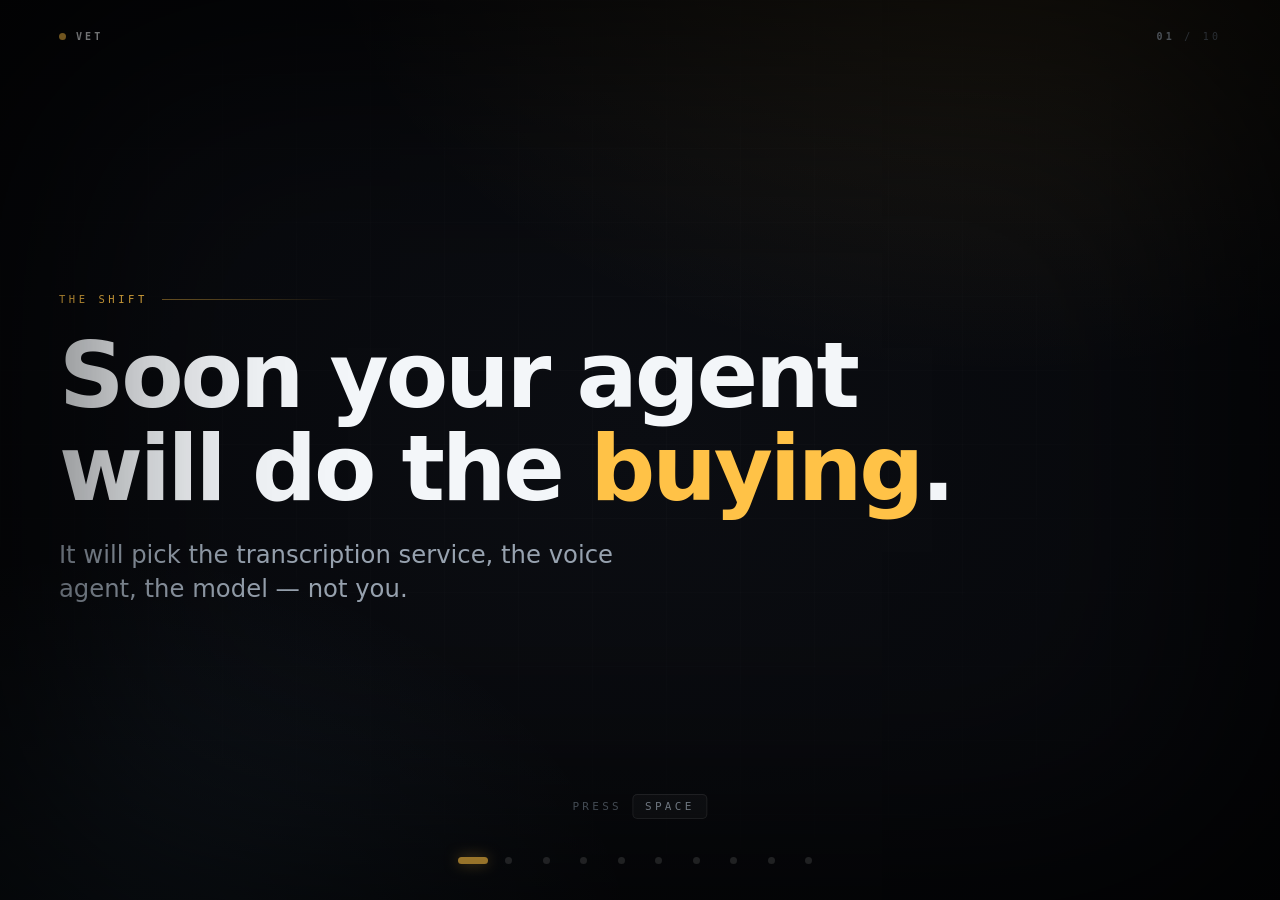
==== index.html @ 30c87bf7 "Publish the demo: GitHub Pages + link from the README Co-Authored-By: Claude Opus 5 <noreply@anthrop" ====
<!doctype html><meta charset="utf-8">
<title>Vet — a pre-flight check for agents that spend money</title>
<meta http-equiv="refresh" content="0; url=vet/ui/pitch.html">
<link rel="canonical" href="vet/ui/pitch.html">
<body style="background:#0d0d0d;color:#eee;font:16px/1.6 system-ui;padding:3rem">
<p>Opening the demo… <a href="vet/ui/pitch.html" style="color:#9085e9">click here if it doesn't</a>.</p>
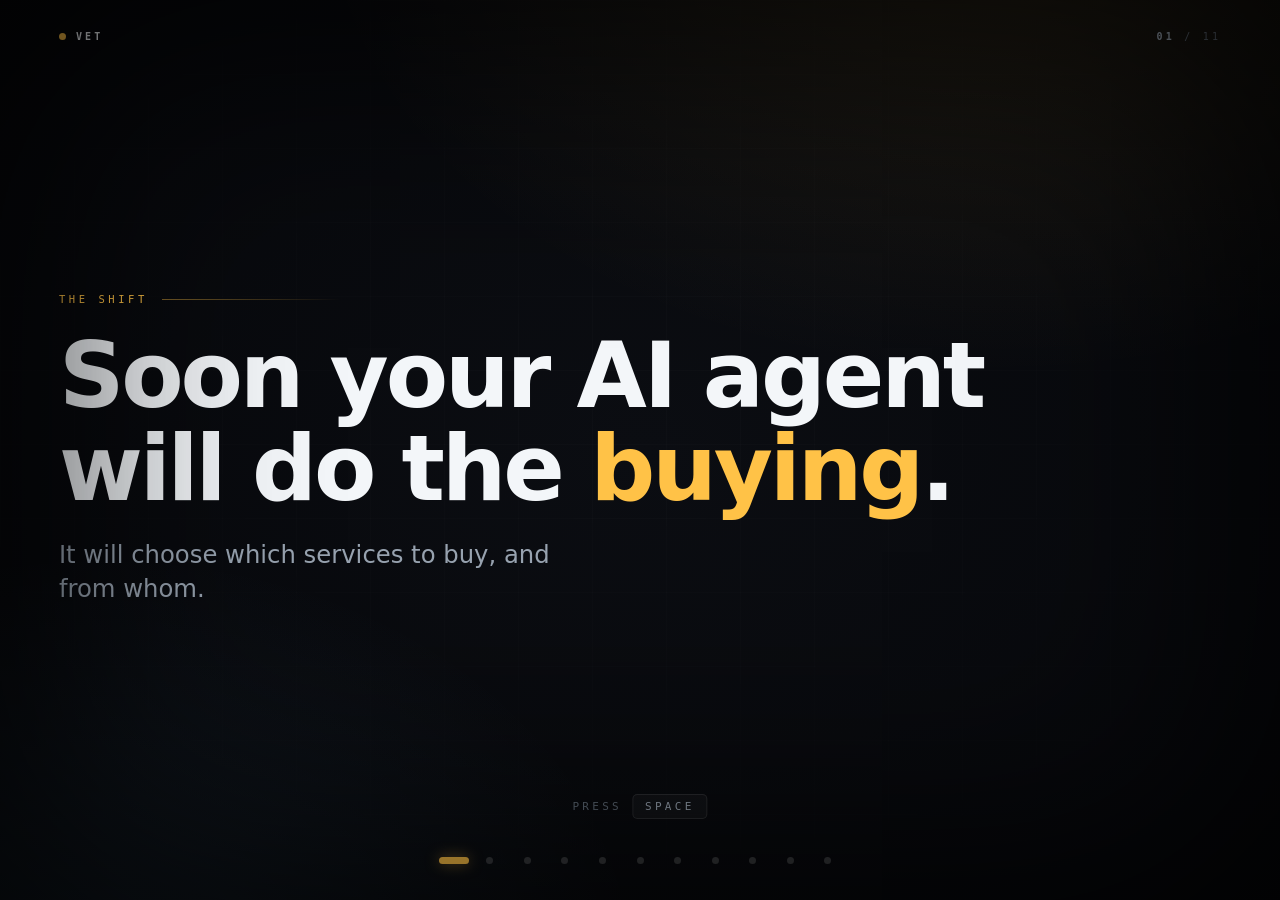
==== commit 11521e05: "One frontend: the deck at the root, the engine as a CLI The slide deck (index.html + clips/) is now " ====
--- a/index.html
+++ b/index.html
@@ -1,6 +1,1033 @@
-<!doctype html><meta charset="utf-8">
-<title>Vet — a pre-flight check for agents that spend money</title>
-<meta http-equiv="refresh" content="0; url=vet/ui/pitch.html">
-<link rel="canonical" href="vet/ui/pitch.html">
-<body style="background:#0d0d0d;color:#eee;font:16px/1.6 system-ui;padding:3rem">
-<p>Opening the demo… <a href="vet/ui/pitch.html" style="color:#9085e9">click here if it doesn't</a>.</p>
+<!doctype html>
+<html lang="en">
+<head>
+<meta charset="utf-8">
+<meta name="viewport" content="width=device-width, initial-scale=1, viewport-fit=cover">
+<title>Vet: a pre-flight check for agents that spend money</title>
+<link rel="icon" href="data:image/svg+xml,%3Csvg xmlns='http://www.w3.org/2000/svg' viewBox='0 0 16 16'%3E%3Ccircle cx='8' cy='8' r='7' fill='%23ffc247'/%3E%3C/svg%3E">
+<style>
+/* ============================================================
+   VET — the demo deck. Single file. No dependencies. No network.
+   ============================================================ */
+
+*,*::before,*::after{box-sizing:border-box}
+html,body{height:100%}
+body{margin:0;overflow:hidden;background:#050607;-webkit-font-smoothing:antialiased;text-rendering:optimizeLegibility}
+
+:root{
+  --bg:#06070a;
+  --panel:rgba(255,255,255,.028);
+  --panel-2:rgba(255,255,255,.05);
+  --line:rgba(255,255,255,.10);
+  --line-soft:rgba(255,255,255,.06);
+  --ink:#f3f6f9;
+  --dim:#98a3b0;
+  --dimmer:#5d6773;
+  --amber:#ffc247;
+  --amber-soft:rgba(255,194,71,.14);
+  --green:#3fe38f;
+  --green-soft:rgba(63,227,143,.13);
+  --red:#ff5566;
+  --red-soft:rgba(255,85,102,.13);
+  --blue:#7cc7ff;
+  --mono:ui-monospace,"SF Mono",SFMono-Regular,Menlo,Consolas,monospace;
+  --sans:-apple-system,BlinkMacSystemFont,"SF Pro Display","Helvetica Neue",Inter,Segoe UI,system-ui,sans-serif;
+  --pad:clamp(26px,4.6vw,84px);
+  --ease:cubic-bezier(.16,1,.3,1);
+}
+
+body{font-family:var(--sans);color:var(--ink)}
+
+/* ---------- stage + background ---------- */
+.stage{position:fixed;inset:0;overflow:hidden;cursor:default}
+.bg{position:absolute;inset:0;z-index:0;pointer-events:none;background:
+  radial-gradient(1100px 780px at 78% -12%, rgba(255,194,71,.11), transparent 62%),
+  radial-gradient(900px 700px at 8% 108%, rgba(124,199,255,.09), transparent 60%),
+  radial-gradient(1400px 900px at 50% 50%, #0b0d12 0%, #06070a 70%, #030405 100%);
+}
+.bg::after{content:"";position:absolute;inset:0;opacity:.5;
+  background-image:linear-gradient(rgba(255,255,255,.028) 1px,transparent 1px),
+                   linear-gradient(90deg,rgba(255,255,255,.028) 1px,transparent 1px);
+  background-size:74px 74px;
+  -webkit-mask-image:radial-gradient(1200px 800px at 50% 45%,#000 10%,transparent 82%);
+  mask-image:radial-gradient(1200px 800px at 50% 45%,#000 10%,transparent 82%);
+}
+.vig{position:absolute;inset:0;z-index:6;pointer-events:none;
+  box-shadow:inset 0 0 240px 60px rgba(0,0,0,.72)}
+
+/* ---------- chrome ---------- */
+.chrome{position:absolute;z-index:5;top:0;left:0;right:0;display:flex;justify-content:space-between;
+  align-items:center;padding:clamp(18px,2.4vw,34px) var(--pad);pointer-events:none;
+  font-family:var(--mono);font-size:clamp(10px,.78vw,13px);letter-spacing:.32em;text-transform:uppercase}
+.mark{display:flex;align-items:center;gap:10px;color:var(--ink);font-weight:600}
+.pulse{width:7px;height:7px;border-radius:50%;background:var(--amber);box-shadow:0 0 0 0 rgba(255,194,71,.5);
+  animation:pulse 2.6s var(--ease) infinite}
+@keyframes pulse{0%{box-shadow:0 0 0 0 rgba(255,194,71,.45)}70%{box-shadow:0 0 0 12px rgba(255,194,71,0)}100%{box-shadow:0 0 0 0 rgba(255,194,71,0)}}
+.counter{color:var(--dimmer);font-variant-numeric:tabular-nums}
+.counter b{color:var(--dim);font-weight:600}
+
+/* ---------- slides ---------- */
+#deck{position:absolute;inset:0;z-index:2}
+.slide{position:absolute;inset:0;display:flex;flex-direction:column;justify-content:center;
+  padding:clamp(84px,10vh,140px) var(--pad) clamp(84px,10vh,120px);
+  opacity:0;visibility:hidden;pointer-events:none;transition:opacity .5s var(--ease),visibility .5s}
+.slide.is-active{opacity:1;visibility:visible;pointer-events:auto}
+.inner{width:100%;max-width:1480px;margin:0 auto}
+
+/* entrance animation */
+.an{opacity:0;transform:translateY(20px);filter:blur(6px);
+  transition:opacity .8s var(--ease),transform .9s var(--ease),filter .8s var(--ease);
+  transition-delay:var(--d,0s)}
+.slide.is-active .an{opacity:1;transform:none;filter:blur(0)}
+.slide:not(.is-active) .an{transition-duration:.22s;transition-delay:0s}
+
+/* ---------- beats: reveal one idea at a time inside a slide ----------
+   An element with data-b="2" (or "3") stays invisible until the slide's beat
+   reaches that number. Carriers are plain wrapper divs, so the height:0 trick
+   never fights a border or padding. */
+[data-b]{opacity:0;transform:translateY(16px);height:0;overflow:hidden;margin:0;
+  pointer-events:none;transition:opacity .7s var(--ease),transform .7s var(--ease)}
+.slide[data-beat="2"] [data-b="2"],
+.slide[data-beat="3"] [data-b="2"],
+.slide[data-beat="3"] [data-b="3"]{opacity:1;transform:none;height:auto;overflow:visible;pointer-events:auto}
+/* …and earlier beats step back so the new idea owns the eye */
+[data-dim-at]{transition:opacity .6s ease,filter .6s ease}
+.slide[data-beat="2"] [data-dim-at="2"],
+.slide[data-beat="3"] [data-dim-at="2"],
+.slide[data-beat="3"] [data-dim-at="3"]{opacity:.30;filter:saturate(.35)}
+
+/* ---------- type ---------- */
+.kicker{font-family:var(--mono);font-size:clamp(10px,.82vw,13px);letter-spacing:.34em;text-transform:uppercase;
+  color:var(--amber);display:flex;align-items:center;gap:14px;margin-bottom:clamp(18px,2.6vh,34px)}
+.kicker::after{content:"";height:1px;flex:1;max-width:180px;
+  background:linear-gradient(90deg,rgba(255,194,71,.45),transparent)}
+h1{margin:0;font-size:clamp(2.15rem,min(5.3vw,8.6vh),5.4rem);line-height:1.03;letter-spacing:-.035em;font-weight:650;
+  max-width:20ch;text-wrap:balance}
+h1 em{font-style:normal;color:var(--amber)}
+.sub{margin:clamp(18px,2.4vh,30px) 0 0;font-size:clamp(1.02rem,1.62vw,1.72rem);line-height:1.42;color:var(--dim);
+  max-width:46ch;font-weight:400;text-wrap:pretty}
+.sub strong{color:var(--ink);font-weight:600}
+.cap{margin-top:clamp(16px,2.2vh,28px);font-family:var(--mono);font-size:clamp(12px,.98vw,16px);
+  letter-spacing:.06em;color:var(--dim);line-height:1.6}
+
+/* dense slides: more content, so the type steps down a notch (still huge) */
+.slide.dense{padding-top:clamp(66px,8vh,112px);padding-bottom:clamp(66px,8vh,104px)}
+.dense h1{font-size:clamp(1.75rem,min(3.95vw,6.3vh),4rem);max-width:27ch;letter-spacing:-.03em}
+.dense .sub{font-size:clamp(.95rem,min(1.34vw,2.1vh),1.4rem);max-width:66ch;
+  margin-top:clamp(14px,1.9vh,24px)}
+
+/* ---------- slide 1 ---------- */
+.s1 h1{font-size:clamp(2.6rem,min(7.1vw,12vh),7.2rem);max-width:15ch;font-weight:680}
+.s1 .sub{font-size:clamp(1.1rem,min(1.9vw,3vh),2.05rem);max-width:40ch}
+.hint{position:absolute;left:50%;bottom:clamp(76px,9vh,112px);transform:translateX(-50%);z-index:5;
+  font-family:var(--mono);font-size:11px;letter-spacing:.3em;text-transform:uppercase;color:var(--dimmer);
+  display:flex;align-items:center;gap:10px;opacity:0;transition:opacity .7s ease;pointer-events:none}
+.hint.show{opacity:1}
+.hint kbd{font:inherit;border:1px solid var(--line);border-radius:5px;padding:5px 12px;color:var(--dim);
+  background:rgba(255,255,255,.04);animation:breathe 2.8s ease-in-out infinite}
+@keyframes breathe{0%,100%{opacity:.55}50%{opacity:1}}
+
+/* ---------- generic bits ---------- */
+.tag{display:inline-flex;align-items:center;gap:8px;font-family:var(--mono);font-size:clamp(9px,.72vw,12px);
+  letter-spacing:.26em;text-transform:uppercase;color:var(--dimmer);
+  border:1px solid var(--line);border-radius:999px;padding:6px 13px}
+
+/* ---------- stat tiles (slides 2–3) ---------- */
+.lb{display:flex;gap:clamp(22px,3vw,54px);align-items:flex-end;margin-top:clamp(24px,4vh,46px);flex-wrap:wrap}
+.lb .stat{flex:1 1 190px;min-width:150px;padding:clamp(16px,2vw,26px) clamp(16px,2vw,28px);border-radius:14px;
+  border:1px solid var(--line);background:var(--panel)}
+.lb .stat b{display:block;font-size:clamp(2rem,3.7vw,3.9rem);font-weight:640;letter-spacing:-.04em;line-height:1;
+  font-variant-numeric:tabular-nums}
+.lb .stat span{display:block;margin-top:10px;font-family:var(--mono);font-size:clamp(10px,.78vw,12.5px);
+  letter-spacing:.2em;text-transform:uppercase;color:var(--dimmer);line-height:1.5}
+.lb .stat.hot b{color:var(--amber)}
+.lb .stat.cold b{color:var(--red)}
+
+/* ---------- slide 4 : the buyer ---------- */
+.quote{position:relative;margin-top:clamp(22px,3.6vh,44px);padding:clamp(26px,3.4vw,46px) clamp(26px,3.6vw,52px);
+  border-radius:20px;border:1px solid var(--line);background:linear-gradient(180deg,rgba(255,255,255,.05),rgba(255,255,255,.015));
+  max-width:1180px;overflow:hidden}
+.quote::before{content:"";position:absolute;left:0;top:0;bottom:0;width:3px;
+  background:linear-gradient(180deg,var(--amber),rgba(255,194,71,.05))}
+.blist{margin:clamp(16px,2.4vh,26px) 0 0;padding:0;list-style:none;display:flex;flex-direction:column;
+  gap:clamp(12px,1.9vh,22px)}
+.blist li{position:relative;padding-left:36px;font-size:clamp(1.05rem,min(1.9vw,3.1vh),2.05rem);line-height:1.3;
+  color:#e9edf2;letter-spacing:-.015em;font-weight:440}
+.blist li::before{content:"";position:absolute;left:8px;top:.56em;width:9px;height:9px;border-radius:2px;
+  background:var(--amber);transform:rotate(45deg)}
+.blist li mark{background:var(--amber-soft);color:var(--amber);border-radius:4px;padding:.04em .22em}
+.blist li b{color:var(--ink);font-weight:600}
+.blist.sm{gap:clamp(9px,1.4vh,16px)}
+.blist.sm li{font-size:clamp(.95rem,min(1.3vw,2.1vh),1.42rem);padding-left:30px}
+.blist.sm li::before{width:7px;height:7px;left:6px}
+
+/* ---------- slide 5 : criteria ---------- */
+.crit{display:grid;grid-template-columns:repeat(2,minmax(0,1fr));gap:clamp(14px,1.5vw,22px);
+  margin-top:clamp(22px,3.4vh,40px)}
+.crit .c{padding:clamp(18px,1.9vw,28px) clamp(18px,2vw,30px);border-radius:15px;border:1px solid var(--line);
+  background:var(--panel);position:relative;overflow:hidden}
+.crit .c .top{display:flex;justify-content:space-between;align-items:baseline;gap:16px}
+.crit .c h3{margin:0;font-size:clamp(1.02rem,1.52vw,1.62rem);font-weight:600;letter-spacing:-.02em;line-height:1.22}
+.crit .c .w{font-family:var(--mono);font-size:clamp(1.1rem,1.72vw,1.9rem);font-weight:600;color:var(--amber);
+  font-variant-numeric:tabular-nums;letter-spacing:-.03em;flex:0 0 auto}
+.crit .c p{margin:10px 0 0;font-size:clamp(.85rem,1.02vw,1.06rem);line-height:1.5;color:var(--dim);max-width:46ch}
+.bar{height:4px;border-radius:99px;background:rgba(255,255,255,.07);margin-top:16px;overflow:hidden}
+.bar i{display:block;height:100%;width:0;border-radius:99px;
+  background:linear-gradient(90deg,rgba(255,194,71,.55),var(--amber));
+  transition:width 1.05s var(--ease);transition-delay:calc(var(--d,0s) + .25s)}
+.slide.is-active .bar i{width:var(--w,50%)}
+
+/* ---------- slide 6 : the probe ---------- */
+.probe{margin-top:clamp(18px,2.8vh,34px);padding:clamp(24px,3vw,42px);border-radius:20px;border:1px solid var(--line);
+  background:linear-gradient(180deg,rgba(255,255,255,.045),rgba(255,255,255,.012))}
+.script{font-size:clamp(1.12rem,min(2.28vw,3.7vh),2.5rem);line-height:1.46;letter-spacing:-.018em;font-weight:450;color:#eaeff4;
+  text-wrap:pretty}
+.script .f{position:relative;display:inline-block;padding:.04em .3em;border-radius:6px;color:var(--amber);
+  background:var(--amber-soft);box-shadow:inset 0 0 0 1px rgba(255,194,71,.3)}
+.script .f.g{color:var(--green);background:var(--green-soft);box-shadow:inset 0 0 0 1px rgba(63,227,143,.3)}
+.script .es{color:var(--blue);font-style:italic}
+.playrow{display:flex;align-items:center;gap:clamp(18px,2.4vw,34px);margin-top:clamp(22px,3vh,34px);flex-wrap:wrap}
+.play{display:flex;align-items:center;gap:16px;padding:0;border:0;background:none;cursor:pointer;
+  font-family:var(--sans);color:var(--ink);-webkit-tap-highlight-color:transparent}
+.play .disc{position:relative;width:clamp(66px,7vw,92px);height:clamp(66px,7vw,92px);border-radius:50%;flex:0 0 auto;
+  display:grid;place-items:center;background:linear-gradient(180deg,#ffd479,var(--amber));
+  box-shadow:0 14px 44px rgba(255,194,71,.28),0 0 0 1px rgba(255,255,255,.16) inset;transition:transform .3s var(--ease)}
+.play:hover .disc{transform:scale(1.05)}
+.play:active .disc{transform:scale(.97)}
+.play .disc::after{content:"";position:absolute;inset:-6px;border-radius:50%;border:1px solid rgba(255,194,71,.4);
+  animation:halo 2.4s var(--ease) infinite}
+@keyframes halo{0%{transform:scale(1);opacity:.7}100%{transform:scale(1.35);opacity:0}}
+.play .disc svg{width:38%;height:38%;fill:#1a1204;margin-left:8%}
+.play .lbl{text-align:left}
+.play .lbl b{display:block;font-size:clamp(1.02rem,1.35vw,1.5rem);font-weight:600;letter-spacing:-.02em}
+.play .lbl span{display:block;margin-top:5px;font-family:var(--mono);font-size:clamp(10px,.8vw,12.5px);
+  letter-spacing:.2em;text-transform:uppercase;color:var(--dimmer)}
+.wave{display:flex;align-items:center;gap:clamp(3px,.42vw,6px);height:clamp(40px,4.6vw,62px);flex:1 1 240px;min-width:180px}
+.wave i{flex:1;min-width:2px;max-width:7px;border-radius:99px;background:rgba(255,255,255,.16);
+  height:22%;transform-origin:center;transition:background .3s ease}
+.playing .wave i{background:linear-gradient(180deg,var(--amber),rgba(255,194,71,.35));
+  animation:wv 1.05s ease-in-out infinite alternate}
+@keyframes wv{from{height:14%}to{height:100%}}
+.audiobar{height:3px;border-radius:99px;background:rgba(255,255,255,.09);margin-top:18px;overflow:hidden;max-width:100%}
+.audiobar i{display:block;height:100%;width:0;background:var(--amber);border-radius:99px;transition:width .18s linear}
+
+/* ---------- slide 7 : provenance flow ---------- */
+.flow{display:grid;grid-template-columns:1fr auto 1fr auto 1fr;align-items:stretch;gap:clamp(10px,1.4vw,22px);
+  margin-top:clamp(24px,3.8vh,46px)}
+.step{padding:clamp(18px,2.1vw,30px);border-radius:16px;border:1px solid var(--line);background:var(--panel);
+  display:flex;flex-direction:column;justify-content:space-between;min-height:clamp(150px,20vh,230px)}
+.step .n{font-family:var(--mono);font-size:clamp(9px,.74vw,12px);letter-spacing:.28em;text-transform:uppercase;color:var(--dimmer)}
+.step .v{margin-top:16px;font-size:clamp(1.02rem,1.62vw,1.78rem);line-height:1.32;letter-spacing:-.02em;font-weight:520}
+.step .v.mono{font-family:var(--mono);letter-spacing:-.01em}
+.step.key{border-color:rgba(63,227,143,.4);background:linear-gradient(180deg,rgba(63,227,143,.09),rgba(63,227,143,.02))}
+.step.key .v{color:var(--green)}
+.step.key .n{color:rgba(63,227,143,.75)}
+.step .foot{margin-top:14px;font-size:clamp(.8rem,.95vw,1rem);color:var(--dimmer);line-height:1.45}
+.arrow{display:grid;place-items:center;color:var(--dimmer)}
+.arrow svg{width:clamp(24px,2.4vw,40px);height:auto}
+.arrow svg path{stroke:currentColor;stroke-width:1.4;fill:none}
+
+/* ---------- slide 8 : transcripts ---------- */
+.ans{display:flex;align-items:center;gap:clamp(8px,1vw,14px);margin-top:clamp(14px,2vh,24px);flex-wrap:wrap}
+.ans .a{font-family:var(--mono);font-size:clamp(10px,.86vw,13.5px);letter-spacing:.06em;color:var(--amber);
+  border:1px solid rgba(255,194,71,.34);background:var(--amber-soft);border-radius:8px;padding:7px 12px}
+.ans .a.g{color:var(--green);border-color:rgba(63,227,143,.34);background:var(--green-soft)}
+.ans .albl{font-family:var(--mono);font-size:clamp(9px,.72vw,11.5px);letter-spacing:.24em;text-transform:uppercase;
+  color:var(--dimmer)}
+.tr{margin-top:clamp(14px,2vh,26px);display:flex;flex-direction:column;gap:clamp(8px,1vw,13px)}
+.row{display:grid;grid-template-columns:minmax(160px,15%) 1fr minmax(150px,17%);gap:clamp(14px,1.8vw,30px);
+  align-items:center;padding:clamp(11px,1.35vh,19px) clamp(15px,1.7vw,24px);border-radius:13px;
+  border:1px solid var(--line-soft);background:var(--panel)}
+.row.win{border-color:rgba(63,227,143,.42);background:linear-gradient(90deg,rgba(63,227,143,.075),rgba(255,255,255,.02))}
+.row .vend{font-family:var(--mono);font-size:clamp(11px,.94vw,15px);letter-spacing:.02em;color:var(--dim);line-height:1.35}
+.row.win .vend{color:var(--green)}
+.row .txt{font-size:clamp(.92rem,min(1.28vw,2.05vh),1.42rem);line-height:1.42;color:#dde3ea;letter-spacing:-.01em}
+.row .txt .e{color:var(--red);background:var(--red-soft);border-radius:4px;padding:.02em .2em;
+  text-decoration:underline;text-decoration-color:rgba(255,85,102,.5);text-underline-offset:3px;text-decoration-thickness:1px}
+.row .txt .k{color:var(--green);background:var(--green-soft);border-radius:4px;padding:.02em .22em;font-weight:600}
+.row .verdict{font-family:var(--mono);font-size:clamp(9.5px,.8vw,12.5px);letter-spacing:.12em;text-transform:uppercase;
+  color:var(--red);line-height:1.5;text-align:right}
+.row.win .verdict{color:var(--green)}
+.tr [data-b] .row{margin-top:0}
+.punch{margin-top:clamp(14px,2.2vh,26px);font-size:clamp(1rem,min(1.55vw,2.5vh),1.68rem);line-height:1.4;letter-spacing:-.02em;
+  color:var(--ink);font-weight:520;max-width:52ch}
+.punch em{font-style:normal;color:var(--amber)}
+
+/* ---------- A/B listen buttons (slides 8–9) ---------- */
+.ab{display:flex;align-items:center;gap:.7rem;margin:.7rem 0 0;padding:.55rem .9rem .55rem .6rem;
+  background:rgba(255,255,255,.045);border:1px solid rgba(255,255,255,.14);border-radius:999px;
+  color:inherit;font:inherit;cursor:pointer;text-align:left;
+  transition:background .25s var(--ease),border-color .25s var(--ease),transform .25s var(--ease)}
+.ab:hover{background:rgba(255,255,255,.09);border-color:rgba(255,255,255,.3);transform:translateY(-1px)}
+.ab .abd{flex:0 0 auto;width:2rem;height:2rem;border-radius:50%;display:grid;place-items:center;
+  background:var(--amber);color:#111;font-size:.8rem;line-height:1}
+.ab.on .abd{background:var(--green);animation:abp 1.1s ease-in-out infinite}
+@keyframes abp{50%{transform:scale(1.08)}}
+.ab .abt{display:flex;flex-direction:column;line-height:1.25}
+.ab .abt b{font-size:.95rem;font-weight:650}
+.ab .abt i{font-style:normal;opacity:.6;font-size:.78rem}
+.ab.mini{margin:0;padding:.4rem .8rem .4rem .5rem}
+.ab.mini .abd{width:1.6rem;height:1.6rem;font-size:.66rem}
+.ab.mini .abt b{font-size:.82rem}
+
+/* ---------- slide 9 : defeat device ---------- */
+.sting{display:grid;grid-template-columns:minmax(260px,34%) 1fr;gap:clamp(22px,3.2vw,54px);
+  align-items:start;margin-top:clamp(18px,2.6vh,34px)}
+.gauge{position:relative;text-align:center}
+.gauge svg{width:100%;max-width:340px;display:block;margin:0 auto;overflow:visible}
+.gauge .track{fill:none;stroke:rgba(255,255,255,.09);stroke-width:13;stroke-linecap:round}
+.gauge .val{fill:none;stroke:var(--red);stroke-width:13;stroke-linecap:round;
+  stroke-dasharray:var(--len,251);stroke-dashoffset:var(--off,0);
+  transition:stroke-dashoffset 1.1s var(--ease),stroke 1.1s ease,filter 1.1s ease;
+  filter:drop-shadow(0 0 12px rgba(255,85,102,.45))}
+.gauge .needle{stroke:var(--ink);stroke-width:2.5;stroke-linecap:round;transform-origin:125px 110px;
+  transition:transform 1.1s var(--ease)}
+.gauge .read{margin-top:-6px;font-size:clamp(2rem,3.6vw,3.7rem);font-weight:660;letter-spacing:-.04em;
+  font-variant-numeric:tabular-nums;color:var(--red);transition:color .8s ease}
+.gauge .glbl{margin-top:8px;font-family:var(--mono);font-size:clamp(9.5px,.76vw,12px);letter-spacing:.22em;
+  text-transform:uppercase;color:var(--dimmer);line-height:1.6;max-width:26ch;margin-left:auto;margin-right:auto}
+.sting .say{font-size:clamp(1rem,min(1.55vw,2.5vh),1.72rem);line-height:1.42;letter-spacing:-.02em;color:#e6ebf1;
+  max-width:38ch;font-weight:450;margin:0}
+.sting .say .hi{color:var(--amber)}
+.sting .say b{color:var(--ink)}
+.gapline{margin-top:clamp(14px,2vh,22px)}
+.err-jump{display:flex;align-items:center;gap:clamp(12px,1.6vw,26px);margin-top:clamp(14px,2vh,22px);flex-wrap:wrap}
+.err-jump .pill{padding:12px 20px;border-radius:12px;border:1px solid var(--line);background:var(--panel);
+  font-family:var(--mono);font-variant-numeric:tabular-nums}
+.err-jump .pill b{display:block;font-size:clamp(1.2rem,2.1vw,2.2rem);font-weight:640;letter-spacing:-.03em}
+.err-jump .pill span{display:block;margin-top:6px;font-size:clamp(9px,.72vw,11.5px);letter-spacing:.2em;
+  text-transform:uppercase;color:var(--dimmer)}
+.err-jump .pill.a b{color:var(--dim)}
+.err-jump .pill.b b{color:var(--red)}
+.err-jump .to{color:var(--dimmer);font-family:var(--mono)}
+/* ---------- close ---------- */
+.verdictcard{margin-top:clamp(16px,2.4vh,30px);padding:clamp(26px,3.4vw,52px);border-radius:22px;
+  border:1px solid rgba(63,227,143,.34);background:linear-gradient(180deg,rgba(63,227,143,.09),rgba(255,255,255,.015));
+  max-width:1120px}
+.verdictcard .who{margin:14px 0 0;font-size:clamp(2rem,5vw,5.1rem);line-height:1.02;letter-spacing:-.04em;font-weight:660}
+.verdictcard .nums{margin-top:clamp(14px,2vh,24px);font-family:var(--mono);font-size:clamp(1rem,1.62vw,1.78rem);
+  color:var(--green);letter-spacing:-.005em;font-variant-numeric:tabular-nums}
+.verdictcard .flip{margin-top:clamp(10px,1.5vh,18px);font-family:var(--mono);font-size:clamp(.82rem,1.05vw,1.15rem);
+  color:var(--dim);letter-spacing:.02em}
+.verdictcard .flip b{color:var(--red);font-weight:640}
+.verdictcard .cost{margin-top:clamp(14px,2vh,22px);font-size:clamp(1.02rem,1.72vw,1.92rem);color:var(--ink);font-weight:520;
+  letter-spacing:-.02em}
+.verdictcard .cost b{color:var(--amber);font-weight:660}
+.signoff{margin-top:clamp(20px,3vh,36px);font-family:var(--mono);font-size:clamp(11px,.92vw,14.5px);
+  letter-spacing:.22em;text-transform:uppercase;color:var(--dimmer)}
+.signoff b{color:var(--dim);font-weight:600}
+
+/* ---------- dots ---------- */
+.dots{position:absolute;z-index:5;left:0;right:0;bottom:clamp(22px,3vh,40px);display:flex;justify-content:center;
+  align-items:center;gap:clamp(8px,.9vw,13px)}
+.dots button{width:26px;height:26px;padding:0;border:0;background:none;cursor:pointer;display:grid;place-items:center;
+  -webkit-tap-highlight-color:transparent}
+.dots button i{display:block;width:7px;height:7px;border-radius:99px;background:rgba(255,255,255,.19);
+  transition:all .45s var(--ease)}
+.dots button:hover i{background:rgba(255,255,255,.42)}
+.dots button.on i{width:30px;background:var(--amber);box-shadow:0 0 14px rgba(255,194,71,.5)}
+.dots button.done i{background:rgba(255,194,71,.42)}
+
+@media (max-width:900px){
+  .crit{grid-template-columns:1fr}
+  .flow{grid-template-columns:1fr;}
+  .arrow{transform:rotate(90deg);padding:2px 0}
+  .row{grid-template-columns:1fr;gap:8px}
+  .row .verdict{text-align:left}
+  .sting{grid-template-columns:1fr}
+}
+@media (prefers-reduced-motion:reduce){
+  .an{transition-duration:.01ms!important;filter:none}
+  .pulse,.play .disc::after{animation:none}
+}
+</style>
+</head>
+<body>
+<div class="stage" id="stage">
+  <div class="bg"></div>
+
+  <header class="chrome">
+    <div class="mark"><span class="pulse"></span>Vet</div>
+    <div class="counter"><b id="cnum">01</b> / <span id="ctot">10</span></div>
+  </header>
+
+  <main id="deck">
+
+    <!-- ================= S1 · the hook ================= -->
+    <section class="slide s1" data-k="s1">
+      <div class="inner">
+        <div class="kicker an" style="--d:.05s">The shift</div>
+        <h1 class="an" style="--d:.15s">Soon your AI agent will do the <em>buying</em>.</h1>
+        <p class="sub an" style="--d:.42s">It will choose which services to buy, and from whom.</p>
+      </div>
+    </section>
+
+    <!-- ================= S2 · the problem ================= -->
+    <section class="slide" data-k="s2">
+      <div class="inner">
+        <div class="kicker an" style="--d:.05s">The problem</div>
+        <h1 class="an" style="--d:.14s">How will it <em>pick</em> a vendor?</h1>
+        <ul class="blist" style="margin-top:clamp(26px,4vh,48px)">
+          <li class="an" style="--d:.45s">Today, it would go by <b>public benchmarks</b></li>
+          <li class="an" style="--d:.6s">One score, averaged over everyone's use cases</li>
+          <li class="an" style="--d:.75s">Not built for yours</li>
+        </ul>
+      </div>
+    </section>
+
+    <!-- ================= S3 · why that breaks ================= -->
+    <section class="slide" data-k="s3">
+      <div class="inner">
+        <div class="kicker an" style="--d:.05s">Why that breaks</div>
+        <h1 class="an" style="--d:.14s">Public benchmarks can be <em>gamed</em>.</h1>
+        <div class="lb">
+          <div class="stat an" style="--d:.44s"><b>9</b><span>major AI benchmarks</span></div>
+          <div class="stat hot an" style="--d:.56s"><b>~100%</b><span>scores achieved</span></div>
+          <div class="stat cold an" style="--d:.68s"><b>0</b><span>tasks actually solved</span></div>
+        </div>
+        <p class="cap an" style="--d:.86s">a berkeley research team, 2026: they beat the scoreboards, not the tasks<br>once a score is public, sellers optimize for the score</p>
+      </div>
+    </section>
+
+    <!-- ================= S4 · the idea ================= -->
+    <section class="slide dense" data-k="s4">
+      <div class="inner">
+        <div class="kicker an" style="--d:.05s">The idea</div>
+        <h1 class="an" style="--d:.14s">So: a <em>private exam</em>, built for one buyer.</h1>
+        <p class="sub an" style="--d:.28s">We create a bespoke benchmark, on the fly, for your needs.</p>
+        <div class="quote an" style="--d:.4s">
+          <span class="tag">This buyer's needs</span>
+          <ul class="blist">
+            <li class="an" style="--d:.55s">Buying: <b>transcription</b> (phone calls to text) for urgent-care clinics in Houston</li>
+            <li class="an" style="--d:.67s">After-hours callers switch <mark>Spanish ↔ English</mark> mid-sentence</li>
+            <li class="an" style="--d:.79s">Cell phones · noisy waiting rooms</li>
+            <li class="an" style="--d:.91s"><b>Drug names + callback numbers</b> must be right. Staff dial them back</li>
+          </ul>
+        </div>
+      </div>
+    </section>
+
+    <!-- ================= S5 · what matters ================= -->
+    <section class="slide dense" data-k="s5">
+      <div class="inner">
+        <div class="kicker an" style="--d:.05s">Step 1 · what matters</div>
+        <h1 class="an" style="--d:.13s">What does this buyer actually <em>need</em>?</h1>
+        <p class="sub an" style="--d:.3s">An AI drafts these criteria from the request, or you write your own. They set what to test, and how much each mistake counts.</p>
+        <div class="crit">
+          <div class="c an" style="--d:.46s">
+            <div class="top"><h3>Callback numbers on a bad line</h3><div class="w">30%</div></div>
+            <p>one wrong digit → a stranger gets the 2 a.m. call</p>
+            <div class="bar"><i style="--w:96%;--d:.46s"></i></div>
+          </div>
+          <div class="c an" style="--d:.6s">
+            <div class="top"><h3>Drug names, mid-sentence in Spanish</h3><div class="w">25%</div></div>
+            <p>a wrong drug lands on a medical chart</p>
+            <div class="bar"><i style="--w:80%;--d:.6s"></i></div>
+          </div>
+          <div class="c an" style="--d:.74s">
+            <div class="top"><h3>Callers who correct their number</h3><div class="w">25%</div></div>
+            <p>it must keep the fix, not the first try</p>
+            <div class="bar"><i style="--w:80%;--d:.74s"></i></div>
+          </div>
+          <div class="c an" style="--d:.88s">
+            <div class="top"><h3>The easy case, as a baseline</h3><div class="w">20%</div></div>
+            <p>fails even in a quiet room → stop paying today</p>
+            <div class="bar"><i style="--w:64%;--d:.88s"></i></div>
+          </div>
+        </div>
+      </div>
+    </section>
+
+    <!-- ================= S6 · the test ================= -->
+    <section class="slide dense" data-k="s6">
+      <div class="inner">
+        <div class="kicker an" style="--d:.05s">Step 2 · the test</div>
+        <h1 class="an" style="--d:.13s">The criteria become <em>test calls</em>.</h1>
+        <p class="sub an" style="--d:.3s">This clinic serves many low-income, Spanish-speaking patients. The test calls must sound like their calls.<br>Here is one of the 38:</p>
+        <div class="probe an" style="--d:.42s">
+          <p class="script">Hey, um, my mother was discharged today and they prescribed <span class="f">lisinopril</span> <span class="f">five milligrams</span>, <span class="es">pero no lo tengo aquí</span>. Call me at <span class="f g">three four six, five eight eight, five two five nine</span>.</p>
+          <div class="playrow">
+            <button class="play" id="playBtn" type="button" aria-label="Play the test call">
+              <span class="disc" id="disc">
+                <svg viewBox="0 0 24 24" aria-hidden="true"><path d="M6 3.5v17l15-8.5z"/></svg>
+              </span>
+              <span class="lbl"><b id="playLbl">Play the test call</b><span id="playSub">11 seconds · what the vendors hear</span></span>
+            </button>
+            <div class="wave" id="wave"></div>
+          </div>
+          <div class="audiobar"><i id="abar"></i></div>
+          <audio id="probeAudio" src="clips/p14e0d7a4.wav" preload="auto"></audio>
+        </div>
+        <p class="cap an" style="--d:.6s">Spanish-accented voice · noisy room · bad phone line · highlights = the details that must survive</p>
+      </div>
+    </section>
+
+    <!-- ================= S7 · the answer key ================= -->
+    <section class="slide" data-k="s7">
+      <div class="inner">
+        <div class="kicker an" style="--d:.05s">Step 3 · the answer key</div>
+        <h1 class="an" style="--d:.13s">Start with the answer. Then make the <em>question</em>.</h1>
+        <p class="sub an" style="--d:.3s">For real audio, the true transcript is hard to know. So we flip the order:</p>
+        <div class="flow">
+          <div class="step an" style="--d:.4s">
+            <div class="n">01 · We write the answer</div>
+            <div class="v mono">"call me at 346-588-5259"</div>
+            <div class="foot">an invented sentence, never spoken before</div>
+          </div>
+          <div class="arrow an" style="--d:.52s"><svg viewBox="0 0 48 24" aria-hidden="true"><path d="M2 12h42m-9-8 9 8-9 8"/></svg></div>
+          <div class="step an" style="--d:.58s">
+            <div class="n">02 · A voice makes it a question</div>
+            <div class="v">spoken on a bad line</div>
+            <div class="foot">accent · noise · compressed cell audio</div>
+          </div>
+          <div class="arrow an" style="--d:.7s"><svg viewBox="0 0 48 24" aria-hidden="true"><path d="M2 12h42m-9-8 9 8-9 8"/></svg></div>
+          <div class="step key an" style="--d:.76s">
+            <div class="n">03 · The answer key</div>
+            <div class="v mono">346-588-5259</div>
+            <div class="foot">known before the audio existed</div>
+          </div>
+        </div>
+        <p class="cap an" style="--d:.92s">no graders · no guesswork · no arguing over the right answer</p>
+      </div>
+    </section>
+
+    <!-- ================= S8 · the race (2 beats) ================= -->
+    <section class="slide dense" data-k="s8" data-steps="2" data-beat="1">
+      <div class="inner">
+        <div class="kicker an" style="--d:.05s">The head-to-head</div>
+        <h1 class="an" style="--d:.12s">Same call. Four real <em>transcription services</em>.</h1>
+        <div class="ans an" style="--d:.28s">
+          <span class="albl">The answer</span>
+          <span class="a">lisinopril · 5 mg</span>
+          <span class="a g">346-588-5259</span>
+          <button class="ab mini" type="button" data-audio="clips/p14e0d7a4.wav" data-lbl="Hear it again">
+            <span class="abd">▶</span><span class="abt"><b>Hear it again</b></span>
+          </button>
+          <span class="albl" data-b="2">showing 4 of the 6 services tested</span>
+        </div>
+        <div class="tr">
+          <div class="row an" style="--d:.42s">
+            <div class="vend">OpenAI gpt-4o-transcribe</div>
+            <div class="txt">…prescribed <span class="e">Enalapril</span> 5 milligrams. <span class="e">Hold your tree clippers. Faraday cage.</span></div>
+            <div class="verdict">different real drug · invented words</div>
+          </div>
+          <div class="row an" style="--d:.54s">
+            <div class="vend">Deepgram Nova-3</div>
+            <div class="txt">…they <span class="e">retrieved lipinephrine</span> 5 milligrams… <span class="e">3 4 6, 5 8 8</span></div>
+            <div class="verdict">made-up drug · number cut off</div>
+          </div>
+          <div class="row an" style="--d:.66s">
+            <div class="vend">Gladia Solaria</div>
+            <div class="txt">…prescribed <span class="e">lipinopril</span> 5 mg. Call me at <span class="e">346.</span></div>
+            <div class="verdict">3 of 10 digits</div>
+          </div>
+          <div data-b="2">
+            <div class="row win">
+              <div class="vend">AssemblyAI Universal-3.5</div>
+              <div class="txt">…<span class="e">they'll</span> five milligrams… called me a <span class="k">346 588-5259</span></div>
+              <div class="verdict">dropped the drug · number exactly right</div>
+            </div>
+          </div>
+        </div>
+        <div data-b="2">
+          <p class="punch">Four ways to get it wrong. <em>One got the number right.</em></p>
+        </div>
+      </div>
+    </section>
+
+    <!-- ================= S9 · the catch (2 beats) ================= -->
+    <section class="slide dense" data-k="s9" data-steps="2" data-beat="1">
+      <div class="inner">
+        <div class="kicker an" style="--d:.05s">The catch</div>
+        <h1 class="an" style="--d:.12s">Test a vendor, and the vendor can <em>game you</em>.</h1>
+        <div data-dim-at="2">
+          <ul class="blist" style="margin-top:clamp(24px,3.6vh,44px)">
+            <li class="an" style="--d:.4s">A vendor can often tell when a call is a test</li>
+            <li class="an" style="--d:.55s">Its <b>best system</b> for the test. A <b>cheaper one</b> for your real callers</li>
+            <li class="an" style="--d:.7s">Cars did exactly this with emissions tests</li>
+          </ul>
+        </div>
+        <div data-b="2">
+          <div class="sting" style="margin-top:clamp(20px,3vh,36px)">
+            <div class="gauge">
+              <svg viewBox="0 0 250 132" aria-hidden="true">
+                <path class="track" d="M25 110a100 100 0 0 1 200 0"/>
+                <path class="val" id="gval" d="M25 110a100 100 0 0 1 200 0"/>
+                <line class="needle" id="gneedle" x1="125" y1="110" x2="125" y2="30"/>
+                <circle cx="125" cy="110" r="6" fill="#f3f6f9"/>
+              </svg>
+              <div class="read" id="gread">100%</div>
+              <div class="glbl">how easily the decoy spots a lab-style test</div>
+            </div>
+            <div>
+              <p class="say">To prove it, we planted a decoy vendor: <b>ShadyTranscribe</b>. Not one of the four.</p>
+              <p class="say gapline">Our first exam sounded like a lab recording. The decoy spotted all <b>38</b> test calls.</p>
+              <button class="ab" type="button" data-audio="clips/demo_naive.wav" data-lbl="Hear the lab test">
+                <span class="abd">▶</span><span class="abt"><b>Hear the lab test</b><i>clean studio audio, obviously a test</i></span>
+              </button>
+            </div>
+          </div>
+        </div>
+      </div>
+    </section>
+
+    <!-- ================= S10 · the fix (2 beats) ================= -->
+    <section class="slide dense" data-k="s10" data-steps="2" data-beat="1">
+      <div class="inner">
+        <div class="kicker an" style="--d:.05s">The fix</div>
+        <h1 class="an" style="--d:.12s">So our test calls sound like <em>real calls</em>.</h1>
+        <p class="sub an" style="--d:.28s">Same questions. Same answers. Cloaked in real-call sound.</p>
+        <div class="sting">
+          <div class="gauge an" style="--d:.4s">
+            <svg viewBox="0 0 250 132" aria-hidden="true">
+              <path class="track" d="M25 110a100 100 0 0 1 200 0"/>
+              <path class="val" id="g2val" d="M25 110a100 100 0 0 1 200 0"/>
+              <line class="needle" id="g2needle" x1="125" y1="110" x2="125" y2="30"/>
+              <circle cx="125" cy="110" r="6" fill="#f3f6f9"/>
+            </svg>
+            <div class="read" id="g2read">100%</div>
+            <div class="glbl">how easily the decoy spots the cloaked test</div>
+            <div class="glbl" style="color:var(--green);letter-spacing:.16em">a coin flip: it cannot tell</div>
+          </div>
+          <div>
+            <ul class="blist sm an" style="--d:.46s;margin-top:0">
+              <li>A test call gives itself away: too clean, too tidy, no phone line</li>
+              <li>So we add waiting-room noise, phone-line sound, and messy, natural timing</li>
+              <li>All matched to this buyer's real calls, so nothing about a test stands out</li>
+            </ul>
+            <button class="ab an" type="button" style="--d:.6s" data-audio="clips/demo_naive.wav" data-lbl="Hear the lab test">
+              <span class="abd">▶</span><span class="abt"><b>Hear the lab test</b><i>the old sound: clean studio audio</i></span>
+            </button>
+            <button class="ab an" type="button" style="--d:.72s" data-audio="clips/demo_stealth.wav" data-lbl="Hear the cloaked test">
+              <span class="abd">▶</span><span class="abt"><b>Hear the cloaked test</b><i>same words, cloaked: sounds like a real call</i></span>
+            </button>
+            <div data-b="2">
+              <div class="err-jump">
+                <div class="pill a"><b>7%</b><span>wrong when it knew it was a test</span></div>
+                <div class="to">→</div>
+                <div class="pill b"><b>35%</b><span>when it thought the call was real</span></div>
+              </div>
+              <p class="say" style="margin-top:clamp(14px,2.2vh,24px)"><b style="color:var(--red)">Caught.</b> One system for tests, a cheaper one for real callers. The same trick as the emissions scandal.</p>
+            </div>
+          </div>
+        </div>
+      </div>
+    </section>
+
+    <!-- ================= S11 · the verdict ================= -->
+    <section class="slide" data-k="close">
+      <div class="inner">
+        <div class="kicker an" style="--d:.05s">The verdict</div>
+        <div class="verdictcard an" style="--d:.16s">
+          <span class="tag" style="color:var(--green);border-color:rgba(63,227,143,.4)">Buy this one</span>
+          <h1 class="who">AssemblyAI Universal-3.5</h1>
+          <div class="nums">5.2% of details wrong across the whole exam · 96% sure it's the best pick</div>
+          <div class="flip">ElevenLabs, the public <b>#1</b>, finished <b>last</b> on these calls</div>
+          <div class="flip" style="margin-top:6px">all six services ranked with the cloaked exam · the decoy was never a contestant</div>
+          <div class="cost">The whole exam: <b>8 cents</b>.</div>
+        </div>
+        <div class="signoff an" style="--d:.6s"><b>Vet</b> · a pre-flight check for agents that spend money.</div>
+      </div>
+    </section>
+
+  </main>
+
+  <nav class="dots" id="dots" aria-label="slide navigation"></nav>
+  <div class="hint" id="hint">press <kbd>space</kbd></div>
+  <div class="vig"></div>
+</div>
+
+<script>
+(function(){
+  "use strict";
+
+  /* ---------- never throw ---------- */
+  function safe(fn){
+    return function(){
+      try{ return fn.apply(this,arguments); }
+      catch(e){ /* swallow: a live demo must never die */ return undefined; }
+    };
+  }
+  var $ = function(id){ return document.getElementById(id); };
+
+  /* ---------- decorative wave bars (slide 6) ---------- */
+  var buildWave = safe(function(){
+    var host = $("wave"); if(!host){ return; }
+    for(var i=0;i<34;i++){
+      var b = document.createElement("i");
+      b.style.animationDelay = (-(i*0.077).toFixed(3)) + "s";
+      b.style.animationDuration = (0.72 + ((i*37)%9)/12).toFixed(2) + "s";
+      host.appendChild(b);
+    }
+  });
+  buildWave();
+
+  /* ================= deck engine ================= */
+  var slides = [].slice.call(document.querySelectorAll("#deck .slide"));
+  var steps  = slides.map(function(s){
+    var n = parseInt(s.getAttribute("data-steps") || "1", 10);
+    return (isFinite(n) && n > 0) ? n : 1;
+  });
+  var idx = 0, beat = 1;
+
+  var dotsHost = $("dots");
+  var dots = [];
+  var buildDots = safe(function(){
+    if(!dotsHost){ return; }
+    slides.forEach(function(s, i){
+      var b = document.createElement("button");
+      b.type = "button";
+      b.setAttribute("aria-label", "Go to slide " + (i+1));
+      b.appendChild(document.createElement("i"));
+      b.addEventListener("click", safe(function(ev){
+        ev.stopPropagation(); ev.preventDefault(); go(i, 1);
+      }));
+      dotsHost.appendChild(b);
+      dots.push(b);
+    });
+  });
+  buildDots();
+
+  var ctot = $("ctot"); if(ctot){ ctot.textContent = String(slides.length).length < 2 ? "0"+slides.length : String(slides.length); }
+
+  /* gauge geometry: semicircle r=100 -> length = PI*100 */
+  var GLEN = Math.PI * 100;
+  var setGaugeEl = safe(function(vId, nId, rId, pct){
+    var v = $(vId), n = $(nId), r = $(rId);
+    var hot = pct >= 75;
+    if(v){
+      v.style.setProperty("--len", GLEN.toFixed(1));
+      v.style.strokeDasharray = GLEN.toFixed(1);
+      v.style.strokeDashoffset = (GLEN * (1 - pct/100)).toFixed(1);
+      v.style.stroke = hot ? "var(--red)" : "var(--green)";
+      v.style.filter = hot ? "drop-shadow(0 0 12px rgba(255,85,102,.45))"
+                           : "drop-shadow(0 0 12px rgba(63,227,143,.4))";
+    }
+    if(n){ n.style.transform = "rotate(" + (-90 + (pct/100)*180).toFixed(1) + "deg)"; }
+    if(r){ r.textContent = Math.round(pct) + "%"; r.style.color = hot ? "var(--red)" : "var(--green)"; }
+  });
+  function setGauge(pct){ setGaugeEl("gval", "gneedle", "gread", pct); }
+  function setGauge2(pct){ setGaugeEl("g2val", "g2needle", "g2read", pct); }
+
+  /* one idea per press: multi-beat slides reveal their pieces in order */
+  var applyBeat = safe(function(){
+    var s = slides[idx];
+    if(!s){ return; }
+    if(steps[idx] > 1){ s.setAttribute("data-beat", String(beat)); }
+  });
+
+  /* entering the fix slide replays the drop: the dial starts where the catch
+     slide left it, then falls to a coin flip */
+  var lastK = "", g2timer = null;
+  var onSlideEnter = safe(function(){
+    var k = slides[idx] ? slides[idx].getAttribute("data-k") : "";
+    if(k === lastK){ return; }
+    lastK = k;
+    if(k === "s10"){
+      setGauge2(100);
+      if(g2timer){ clearTimeout(g2timer); }
+      g2timer = setTimeout(safe(function(){ setGauge2(50); }), 700);
+    }
+  });
+
+  var render = safe(function(){
+    for(var i=0;i<slides.length;i++){
+      var on = (i === idx);
+      slides[i].classList.toggle("is-active", on);
+      slides[i].setAttribute("aria-hidden", on ? "false" : "true");
+      if(dots[i]){
+        dots[i].classList.toggle("on", on);
+        dots[i].classList.toggle("done", i < idx);
+      }
+    }
+    var c = $("cnum");
+    if(c){ c.textContent = (idx+1) < 10 ? "0"+(idx+1) : String(idx+1); }
+    var hint = $("hint");
+    if(hint){ hint.classList.toggle("show", idx === 0 && !moved); }
+    applyBeat();
+    onSlideEnter();
+    if(slides[idx] && slides[idx].getAttribute("data-k") !== "s6"){ stopHero(); }
+    stopAB();
+    syncUrl();
+  });
+
+  var syncUrl = safe(function(){
+    if(!window.history || !history.replaceState){ return; }
+    try{
+      var q = "?slide=" + (idx+1) + (steps[idx] > 1 ? "&beat=" + beat : "");
+      history.replaceState(null, "", q);
+    }catch(e){ /* file:// can refuse; harmless */ }
+  });
+
+  var moved = false;
+  function go(i, b){
+    if(i < 0){ i = 0; }
+    if(i > slides.length-1){ i = slides.length-1; }
+    idx = i;
+    beat = Math.min(Math.max(b||1, 1), steps[idx]);
+    if(idx > 0){ moved = true; }
+    render();
+  }
+
+  var next = safe(function(){
+    moved = true;
+    if(beat < steps[idx]){ beat++; applyBeat(); syncUrl(); markHint(); return; }
+    if(idx < slides.length-1){ go(idx+1, 1); }
+    else { render(); }
+  });
+
+  var prev = safe(function(){
+    if(beat > 1){ beat--; applyBeat(); syncUrl(); return; }
+    if(idx > 0){ go(idx-1, steps[idx-1]); }
+  });
+
+  function markHint(){
+    var h = $("hint"); if(h){ h.classList.remove("show"); }
+  }
+
+  /* ---------- WebAudio fallback ----------
+     Some managed Chrome / projector setups never feed <audio> elements: the
+     element reports "playing" while currentTime stays 0 forever. If that
+     happens we decode the same clip with WebAudio and play it that way —
+     the button must never sit there silently claiming to play. */
+  var WA = { ctx:null, src:null, timer:null };
+  var waStop = safe(function(){
+    if(WA.src){ try{ WA.src.onended = null; WA.src.stop(); }catch(e){} WA.src = null; }
+    if(WA.timer){ clearInterval(WA.timer); WA.timer = null; }
+  });
+  var waStart = safe(function(url, onprogress, onend){
+    if(!WA.ctx){ try{ WA.ctx = new (window.AudioContext||window.webkitAudioContext)(); }catch(e){} }
+    if(!WA.ctx){ if(onend){ onend(); } return; }
+    try{ if(WA.ctx.state === "suspended"){ WA.ctx.resume(); } }catch(e){}
+    fetch(url).then(function(r){ return r.arrayBuffer(); }).then(function(ab){
+      return new Promise(function(res, rej){ WA.ctx.decodeAudioData(ab, res, rej); });
+    }).then(function(buf){
+      waStop();
+      var s = WA.ctx.createBufferSource();
+      s.buffer = buf; s.connect(WA.ctx.destination);
+      var t0 = WA.ctx.currentTime;
+      s.start();
+      WA.src = s;
+      if(onprogress){
+        WA.timer = setInterval(function(){
+          try{ onprogress(Math.min(1, (WA.ctx.currentTime - t0) / buf.duration)); }catch(e){}
+        }, 100);
+      }
+      s.onended = function(){ if(WA.src === s){ waStop(); if(onend){ onend(); } } };
+    }).catch(function(){ if(onend){ onend(); } });
+  });
+  function stalled(el){ return el && !el.paused && el.currentTime === 0; }
+
+  /* ---------- hero probe audio (slide 6) ---------- */
+  var audio = $("probeAudio");
+  var playing = false;
+  var heroWatch = null;
+
+  var stopHero = safe(function(){
+    if(heroWatch){ clearTimeout(heroWatch); heroWatch = null; }
+    waStop();
+    if(!audio){ return; }
+    try{ if(!audio.paused){ audio.pause(); } if(audio.currentTime){ audio.currentTime = 0; } }catch(e){}
+    setPlaying(false);
+    var ab = $("abar"); if(ab){ ab.style.width = "0%"; }
+  });
+
+  var setPlaying = safe(function(on){
+    playing = !!on;
+    var probe = document.querySelector('[data-k="s6"] .probe');
+    if(probe){ probe.classList.toggle("playing", playing); }
+    var lbl = $("playLbl");
+    if(lbl){ lbl.textContent = playing ? "Playing…" : "Play the test call"; }
+    var disc = $("disc");
+    if(disc){
+      var p = disc.querySelector("path");
+      if(p){ p.setAttribute("d", playing ? "M6 4h4.5v16H6zM13.5 4H18v16h-4.5z" : "M6 3.5v17l15-8.5z"); }
+    }
+  });
+
+  var toggleHero = safe(function(ev){
+    if(ev){ try{ ev.stopPropagation(); ev.preventDefault(); }catch(e){} }
+    if(!audio){ return; }
+    stopAB();
+    if(playing){ stopHero(); return; }
+    var p;
+    try{ p = audio.play(); }
+    catch(e){ p = null; audioBlocked(); }
+    setPlaying(true);
+    if(p && typeof p.then === "function"){
+      p.then(function(){ setPlaying(true); }, function(){ setPlaying(false); audioBlocked(); });
+    }
+    heroWatch = setTimeout(safe(function(){
+      if(!playing || !stalled(audio)){ return; }
+      try{ audio.pause(); }catch(e){}
+      var bar = $("abar");
+      waStart(audio.getAttribute("src"),
+              function(f){ if(bar){ bar.style.width = (f*100).toFixed(1) + "%"; } },
+              function(){ setPlaying(false); if(bar){ bar.style.width = "100%"; } });
+    }), 1200);
+  });
+
+  var audioBlocked = safe(function(){
+    var s = $("playSub");
+    if(s){ s.textContent = "click the button again to allow audio"; }
+  });
+
+  var wireHero = safe(function(){
+    if(!audio){ return; }
+    var btn = $("playBtn");
+    if(btn){
+      btn.addEventListener("click", toggleHero);
+      btn.addEventListener("keydown", safe(function(e){
+        if(e.key === " " || e.key === "Enter" || e.key === "Spacebar"){ e.stopPropagation(); }
+      }));
+    }
+    audio.addEventListener("ended", safe(function(){ setPlaying(false); var ab=$("abar"); if(ab){ ab.style.width="100%"; } }));
+    audio.addEventListener("pause", safe(function(){ if(audio.currentTime >= (audio.duration||1e9)){ setPlaying(false); } }));
+    audio.addEventListener("error", safe(function(){
+      var s = $("playSub"); if(s){ s.textContent = "audio unavailable: clips/p14e0d7a4.wav"; }
+      setPlaying(false);
+    }));
+    audio.addEventListener("timeupdate", safe(function(){
+      var ab = $("abar"); if(!ab){ return; }
+      var d = audio.duration;
+      if(d && isFinite(d) && d > 0){ ab.style.width = Math.min(100, (audio.currentTime/d)*100).toFixed(1) + "%"; }
+    }));
+    audio.addEventListener("loadedmetadata", safe(function(){
+      var d = audio.duration, s = $("playSub");
+      if(s && d && isFinite(d)){ s.textContent = Math.round(d) + " seconds · what the vendors hear"; }
+    }));
+  });
+  wireHero();
+
+  /* ---------- A/B listen buttons (slides 8–9) ----------
+     One shared <audio>, so starting a clip always stops the previous one —
+     overlapping clips would destroy the very comparison the slide is making. */
+  var abAudio = null, abCur = null, abWatch = null;
+  var stopAB = safe(function(){
+    if(abWatch){ clearTimeout(abWatch); abWatch = null; }
+    waStop();
+    if(abAudio){ try{ abAudio.pause(); }catch(e){} }
+    if(abCur){
+      abCur.classList.remove("on");
+      var d = abCur.querySelector(".abd"); if(d){ d.textContent = "▶"; }
+      var b = abCur.querySelector(".abt b"); if(b){ b.textContent = abCur.getAttribute("data-lbl"); }
+    }
+    abCur = null;
+  });
+  var wireAB = safe(function(){
+    abAudio = new Audio();
+    abAudio.addEventListener("ended", stopAB);
+    abAudio.addEventListener("error", safe(function(){
+      if(abCur){ var i = abCur.querySelector(".abt i"); if(i){ i.textContent = "audio unavailable"; } }
+      stopAB();
+    }));
+    Array.prototype.forEach.call(document.querySelectorAll("[data-audio]"), function(btn){
+      btn.addEventListener("click", safe(function(ev){
+        ev.stopPropagation();                    // a click here must not advance the slide
+        stopHero();
+        var was = (abCur === btn);
+        stopAB();
+        if(was){ return; }                       // second click = stop
+        abCur = btn;
+        btn.classList.add("on");
+        var d = btn.querySelector(".abd"); if(d){ d.textContent = "■"; }
+        var b = btn.querySelector(".abt b"); if(b){ b.textContent = "Playing…"; }
+        abAudio.src = btn.getAttribute("data-audio");
+        var p = abAudio.play();
+        if(p && p.catch){ p.catch(function(){ stopAB(); }); }
+        abWatch = setTimeout(safe(function(){
+          if(abCur !== btn || !stalled(abAudio)){ return; }
+          try{ abAudio.pause(); }catch(e){}
+          waStart(btn.getAttribute("data-audio"), null, function(){ if(abCur === btn){ stopAB(); } });
+        }), 1200);
+      }));
+    });
+  });
+  wireAB();
+
+  /* ---------- input ---------- */
+  var onKey = safe(function(e){
+    var k = e.key;
+    if(k === " " || k === "Spacebar" || k === "ArrowRight" || k === "PageDown" || k === "Enter"){
+      e.preventDefault(); next();
+    } else if(k === "ArrowLeft" || k === "PageUp" || k === "Backspace"){
+      e.preventDefault(); prev();
+    } else if(k === "Home"){ e.preventDefault(); go(0,1); }
+    else if(k === "End"){ e.preventDefault(); go(slides.length-1,1); }
+    else if(k === "Escape"){ stopAB(); stopHero(); }
+    else if(k === "p" || k === "P"){
+      if(slides[idx] && slides[idx].getAttribute("data-k") === "s6"){ e.preventDefault(); toggleHero(); }
+    }
+    else if(k >= "1" && k <= "9"){ e.preventDefault(); go(parseInt(k,10)-1, 1); }
+    else if(k === "0"){ e.preventDefault(); go(slides.length-1, 1); }
+  });
+  document.addEventListener("keydown", onKey);
+  document.addEventListener("keypress", safe(function(e){
+    if(e.key === " " || e.keyCode === 32){ e.preventDefault(); }
+  }));
+
+  var onClick = safe(function(e){
+    var t = e.target;
+    while(t && t !== document.body){
+      if(t.tagName === "BUTTON" || t.tagName === "A" || t.tagName === "AUDIO"){ return; }
+      t = t.parentNode;
+    }
+    next();
+  });
+  var stage = $("stage");
+  if(stage){ stage.addEventListener("click", onClick); }
+
+  /* touch: swipe */
+  var tx = 0, ty = 0;
+  document.addEventListener("touchstart", safe(function(e){
+    if(e.touches && e.touches[0]){ tx = e.touches[0].clientX; ty = e.touches[0].clientY; }
+  }), {passive:true});
+  document.addEventListener("touchend", safe(function(e){
+    if(!e.changedTouches || !e.changedTouches[0]){ return; }
+    var dx = e.changedTouches[0].clientX - tx, dy = e.changedTouches[0].clientY - ty;
+    if(Math.abs(dx) > 60 && Math.abs(dx) > Math.abs(dy)){ if(dx < 0){ next(); } else { prev(); } }
+  }), {passive:true});
+
+  /* ---------- boot ---------- */
+  var boot = safe(function(){
+    var start = 0, sbeat = 1;
+    try{
+      var qs = (window.location.search || "").replace(/^\?/, "").split("&");
+      for(var i=0;i<qs.length;i++){
+        var kv = qs[i].split("=");
+        if(kv[0] === "slide"){ var n = parseInt(kv[1],10); if(isFinite(n)){ start = Math.min(Math.max(n-1,0), slides.length-1); } }
+        if(kv[0] === "beat"){ var m = parseInt(kv[1],10); if(isFinite(m)){ sbeat = m; } }
+      }
+      var h = (window.location.hash || "").replace("#","");
+      if(!start && /^\d+$/.test(h)){ start = Math.min(Math.max(parseInt(h,10)-1,0), slides.length-1); }
+    }catch(e){}
+    if(start > 0){ moved = true; }
+    setGauge(100);
+    setGauge2(100);
+    go(start, sbeat);
+    var hint = $("hint");
+    if(hint && start === 0){
+      if(window.setTimeout){ setTimeout(safe(function(){ hint.classList.add("show"); }), 1400); }
+      else { hint.classList.add("show"); }
+    }
+  });
+  boot();
+
+  /* expose a tiny handle for automated verification */
+  window.VETDECK = {
+    get index(){ return idx; },
+    get beat(){ return beat; },
+    get count(){ return slides.length; },
+    next: next, prev: prev, go: go,
+    headline: function(){
+      var s = slides[idx];
+      var h = s ? s.querySelector("h1") : null;
+      return h ? h.textContent : "";
+    }
+  };
+
+  window.addEventListener("error", function(e){ try{ e.preventDefault(); }catch(x){} });
+})();
+</script>
+</body>
+</html>
